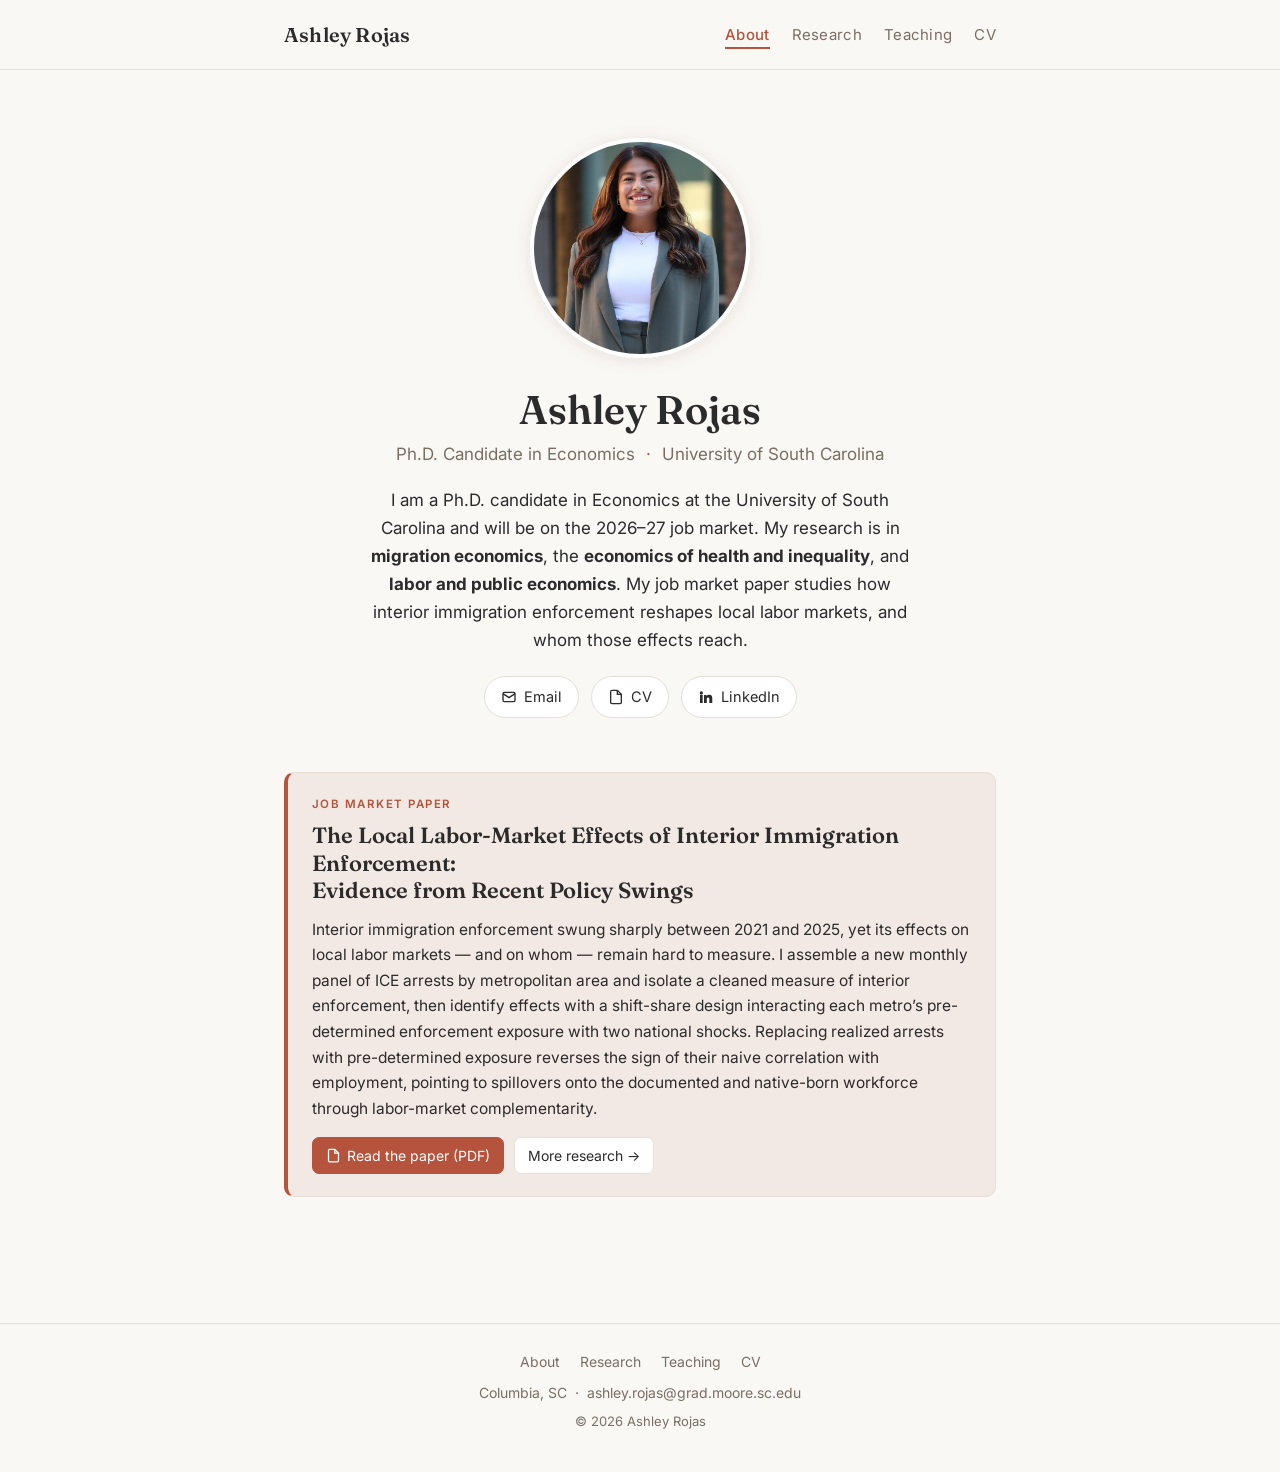
==== index.html @ f0d3d3c3 "Initial website" ====
<!DOCTYPE html>
<html lang="en">
<head>
  <meta charset="utf-8">
  <meta name="viewport" content="width=device-width, initial-scale=1">
  <title>Ashley Rojas — Economics</title>
  <meta name="description" content="Ashley Rojas is a Ph.D. candidate in Economics at the University of South Carolina studying labor economics, immigration, and enforcement.">
  <link rel="icon" href="assets/headshot.svg">
  <link rel="preconnect" href="https://fonts.googleapis.com">
  <link rel="preconnect" href="https://fonts.gstatic.com" crossorigin>
  <link href="https://fonts.googleapis.com/css2?family=Fraunces:opsz,wght@9..144,500;9..144,600&family=Inter:wght@400;500;600&display=swap" rel="stylesheet">
  <link rel="stylesheet" href="css/style.css">
</head>
<body>

  <header class="site-header">
    <nav class="nav">
      <a class="brand" href="index.html">Ashley Rojas</a>
      <ul>
        <li><a class="navlink active" href="index.html">About</a></li>
        <li><a class="navlink" href="research.html">Research</a></li>
        <li><a class="navlink" href="teaching.html">Teaching</a></li>
        <li><a class="navlink" href="cv.html">CV</a></li>
      </ul>
    </nav>
  </header>

  <main>
    <div class="wrap">

      <section class="hero">
        <img class="headshot" src="assets/headshot.jpg" onerror="this.onerror=null;this.src='assets/headshot.svg'" alt="Ashley Rojas">
        <h1>Ashley Rojas</h1>
        <p class="subtitle">Ph.D. Candidate in Economics <span class="sep">·</span> University of South Carolina</p>
        <p class="lede">
          I am a Ph.D. candidate in Economics at the University of South Carolina and will be on the
          2026&ndash;27 job market. My research is in <strong>migration economics</strong>, the
          <strong>economics of health and inequality</strong>, and <strong>labor and public economics</strong>.
          My job market paper studies how interior immigration enforcement reshapes local labor markets,
          and whom those effects reach.
        </p>

        <div class="links">
          <a href="mailto:ashley.rojas@grad.moore.sc.edu">
            <svg viewBox="0 0 24 24" fill="none" stroke="currentColor" stroke-width="2"><rect x="3" y="5" width="18" height="14" rx="2"/><path d="m3 7 9 6 9-6"/></svg>
            Email
          </a>
          <a href="assets/Rojas_CV.pdf">
            <svg viewBox="0 0 24 24" fill="none" stroke="currentColor" stroke-width="2"><path d="M14 2H6a2 2 0 0 0-2 2v16a2 2 0 0 0 2 2h12a2 2 0 0 0 2-2V8z"/><path d="M14 2v6h6"/></svg>
            CV
          </a>
          <a href="https://www.linkedin.com/in/ashley-rojas1234" target="_blank" rel="noopener">
            <svg viewBox="0 0 24 24" fill="currentColor"><path d="M4.98 3.5a2.5 2.5 0 1 1 0 5 2.5 2.5 0 0 1 0-5zM3 9h4v12H3zM9 9h3.8v1.7h.05c.53-.95 1.83-1.95 3.77-1.95 4.03 0 4.78 2.5 4.78 5.75V21H17v-5.3c0-1.26-.02-2.9-1.77-2.9-1.77 0-2.04 1.38-2.04 2.8V21H9z"/></svg>
            LinkedIn
          </a>
        </div>
      </section>

      <section class="jmp">
        <div class="eyebrow">Job Market Paper</div>
        <h3>The Local Labor-Market Effects of Interior Immigration Enforcement:<br>Evidence from Recent Policy Swings</h3>
        <p class="abstract">
          Interior immigration enforcement swung sharply between 2021 and 2025, yet its effects on local labor
          markets &mdash; and on whom &mdash; remain hard to measure. I assemble a new monthly panel of ICE arrests by
          metropolitan area and isolate a cleaned measure of interior enforcement, then identify effects with a
          shift-share design interacting each metro&rsquo;s pre-determined enforcement exposure with two national
          shocks. Replacing realized arrests with pre-determined exposure reverses the sign of their naive
          correlation with employment, pointing to spillovers onto the documented and native-born workforce
          through labor-market complementarity.
        </p>
        <div class="btn-row">
          <a class="btn primary" href="assets/Rojas_JMP.pdf">
            <svg viewBox="0 0 24 24" fill="none" stroke="currentColor" stroke-width="2"><path d="M14 2H6a2 2 0 0 0-2 2v16a2 2 0 0 0 2 2h12a2 2 0 0 0 2-2V8z"/><path d="M14 2v6h6"/></svg>
            Read the paper (PDF)
          </a>
          <a class="btn" href="research.html">More research →</a>
        </div>
      </section>

    </div>
  </main>

  <footer class="site-footer">
    <div class="wrap">
      <div class="fnav">
        <a href="index.html">About</a><a href="research.html">Research</a><a href="teaching.html">Teaching</a><a href="cv.html">CV</a>
      </div>
      <div>Columbia, SC &nbsp;·&nbsp; <a href="mailto:ashley.rojas@grad.moore.sc.edu">ashley.rojas@grad.moore.sc.edu</a></div>
      <div style="margin-top:6px; font-size:13px;">&copy; 2026 Ashley Rojas</div>
    </div>
  </footer>

</body>
</html>
---- css/style.css ----
/* ===========================================================
   Ashley Rojas — academic website
   Palette: Warm modern minimal
   =========================================================== */

:root {
  --bg:        #FAF8F5;   /* page background (warm off-white) */
  --surface:   #FFFFFF;   /* cards */
  --tint:      #F3E9E4;   /* accent-tinted panels */
  --ink:       #2B2B2B;   /* primary text (charcoal) */
  --muted:     #7A6E64;   /* secondary text */
  --accent:    #B5533C;   /* terracotta */
  --accent-dk: #93412E;   /* darker terracotta (hover) */
  --border:    #E7DED6;   /* hairline */
  --maxw:      760px;     /* content column width */
}

* { box-sizing: border-box; }

html { scroll-behavior: smooth; }

body {
  margin: 0;
  background: var(--bg);
  color: var(--ink);
  font-family: "Inter", -apple-system, BlinkMacSystemFont, "Helvetica Neue", Arial, sans-serif;
  font-size: 17px;
  line-height: 1.65;
  -webkit-font-smoothing: antialiased;
}

.wrap { max-width: var(--maxw); margin: 0 auto; padding: 0 24px; }

a { color: var(--accent); text-decoration: none; }
a:hover { color: var(--accent-dk); text-decoration: underline; }

/* ---------- Header / nav ---------- */
.site-header { border-bottom: 1px solid var(--border); background: var(--bg); }
.nav {
  max-width: var(--maxw);
  margin: 0 auto;
  padding: 18px 24px;
  display: flex;
  align-items: center;
  justify-content: space-between;
  flex-wrap: wrap;
  gap: 10px;
}
.nav .brand {
  font-family: "Fraunces", Georgia, "Times New Roman", serif;
  font-size: 20px;
  font-weight: 600;
  color: var(--ink);
  letter-spacing: .01em;
}
.nav .brand:hover { text-decoration: none; color: var(--accent); }
.nav ul { list-style: none; display: flex; gap: 22px; margin: 0; padding: 0; flex-wrap: wrap; }
.nav a.navlink {
  color: var(--muted);
  font-size: 15px;
  letter-spacing: .02em;
  padding-bottom: 3px;
  border-bottom: 2px solid transparent;
}
.nav a.navlink:hover { color: var(--ink); text-decoration: none; }
.nav a.navlink.active { color: var(--accent); border-bottom-color: var(--accent); font-weight: 500; }

/* ---------- Hero (home) ---------- */
.hero { text-align: center; padding: 48px 0 20px; }
.hero img.headshot {
  width: 220px;
  height: 220px;
  border-radius: 50%;
  object-fit: cover;
  border: 4px solid var(--surface);
  box-shadow: 0 2px 18px rgba(90, 60, 45, 0.12);
  margin-bottom: 22px;
}
.hero h1 {
  font-family: "Fraunces", Georgia, serif;
  font-weight: 600;
  font-size: 40px;
  line-height: 1.1;
  margin: 0 0 8px;
  color: var(--ink);
}
.hero .subtitle { color: var(--muted); font-size: 17px; margin: 0 0 18px; }
.hero .subtitle .sep { color: var(--accent); padding: 0 6px; }
.hero .lede { max-width: 560px; margin: 0 auto 22px; font-size: 17px; }

/* ---------- Contact link row ---------- */
.links { display: flex; justify-content: center; flex-wrap: wrap; gap: 12px; margin: 20px 0 8px; }
.links a {
  display: inline-flex; align-items: center; gap: 7px;
  background: var(--surface);
  border: 1px solid var(--border);
  border-radius: 999px;
  padding: 8px 16px;
  color: var(--ink);
  font-size: 14.5px;
  transition: all .15s ease;
}
.links a:hover { border-color: var(--accent); color: var(--accent); text-decoration: none; box-shadow: 0 1px 6px rgba(181,83,60,.12); }
.links svg { width: 16px; height: 16px; }

/* ---------- Sections ---------- */
main { padding: 20px 0 60px; }
.page-title {
  font-family: "Fraunces", Georgia, serif;
  font-size: 32px;
  font-weight: 600;
  margin: 34px 0 6px;
}
.section-h {
  font-family: "Fraunces", Georgia, serif;
  font-size: 21px;
  font-weight: 600;
  color: var(--ink);
  margin: 40px 0 14px;
  padding-bottom: 8px;
  border-bottom: 1px solid var(--border);
}
.section-h:first-of-type { margin-top: 20px; }

/* ---------- Featured JMP card ---------- */
.jmp {
  background: var(--tint);
  border: 1px solid var(--border);
  border-left: 4px solid var(--accent);
  border-radius: 10px;
  padding: 22px 24px;
  margin: 26px 0;
  text-align: left;
}
.jmp .eyebrow {
  text-transform: uppercase;
  letter-spacing: .13em;
  font-size: 11.5px;
  font-weight: 600;
  color: var(--accent);
  margin-bottom: 8px;
}
.jmp h3 {
  font-family: "Fraunces", Georgia, serif;
  font-size: 22px;
  font-weight: 600;
  line-height: 1.25;
  margin: 0 0 12px;
  color: var(--ink);
}
.jmp p.abstract { font-size: 15.5px; color: var(--ink); margin: 0 0 16px; }

/* ---------- Paper entries ---------- */
.paper { margin: 0 0 26px; }
.paper h3 {
  font-size: 18px;
  font-weight: 600;
  margin: 0 0 4px;
  color: var(--ink);
  line-height: 1.3;
}
.paper .authors { color: var(--muted); font-size: 15px; margin: 0 0 6px; }
.paper .meta { color: var(--muted); font-style: italic; font-size: 14.5px; margin: 0 0 8px; }
.paper p.abstract { font-size: 15.5px; margin: 8px 0 10px; }

/* Abstract toggle */
details.abs { margin: 6px 0 10px; }
details.abs > summary {
  cursor: pointer; color: var(--accent); font-size: 14.5px; font-weight: 500;
  list-style: none; display: inline-block;
}
details.abs > summary::-webkit-details-marker { display: none; }
details.abs > summary::before { content: "▸ "; }
details.abs[open] > summary::before { content: "▾ "; }
details.abs p { font-size: 15px; color: var(--ink); margin: 10px 0 0; }

/* Pill buttons for links */
.btn-row { display: flex; flex-wrap: wrap; gap: 10px; margin-top: 10px; }
.btn {
  display: inline-flex; align-items: center; gap: 6px;
  background: var(--surface);
  border: 1px solid var(--border);
  border-radius: 7px;
  padding: 6px 13px;
  font-size: 14px;
  color: var(--ink);
}
.btn:hover { border-color: var(--accent); color: var(--accent); text-decoration: none; }
.btn.primary { background: var(--accent); color: #fff; border-color: var(--accent); }
.btn.primary:hover { background: var(--accent-dk); color: #fff; }
.btn svg { width: 15px; height: 15px; }

/* ---------- Teaching ---------- */
.course { padding: 14px 0; border-bottom: 1px solid var(--border); }
.course:last-child { border-bottom: none; }
.course .cnum { font-weight: 600; color: var(--ink); }
.course .cterm { color: var(--muted); font-size: 14.5px; }
.course .cdesc { color: var(--ink); font-size: 15.5px; margin-top: 3px; }
.role-tag {
  display: inline-block; background: var(--tint); color: var(--accent-dk);
  font-size: 12px; font-weight: 600; letter-spacing: .04em;
  padding: 2px 10px; border-radius: 999px; margin-bottom: 6px;
}

/* ---------- CV embed ---------- */
.cv-frame {
  width: 100%; height: 900px; border: 1px solid var(--border);
  border-radius: 10px; background: var(--surface); margin-top: 18px;
}
.callout { background: var(--tint); border: 1px solid var(--border); border-radius: 8px; padding: 14px 18px; font-size: 15px; color: var(--muted); }

/* ---------- Footer ---------- */
.site-footer {
  border-top: 1px solid var(--border);
  margin-top: 40px;
  padding: 26px 0 40px;
  text-align: center;
  color: var(--muted);
  font-size: 14px;
}
.site-footer a { color: var(--muted); }
.site-footer a:hover { color: var(--accent); }
.site-footer .fnav { margin-bottom: 8px; }
.site-footer .fnav a { margin: 0 10px; }

/* ---------- Responsive ---------- */
@media (max-width: 560px) {
  .hero h1 { font-size: 32px; }
  .hero img.headshot { width: 170px; height: 170px; }
  .nav { justify-content: center; }
  .nav .brand { width: 100%; text-align: center; }
  .nav ul { justify-content: center; }
  body { font-size: 16px; }
}
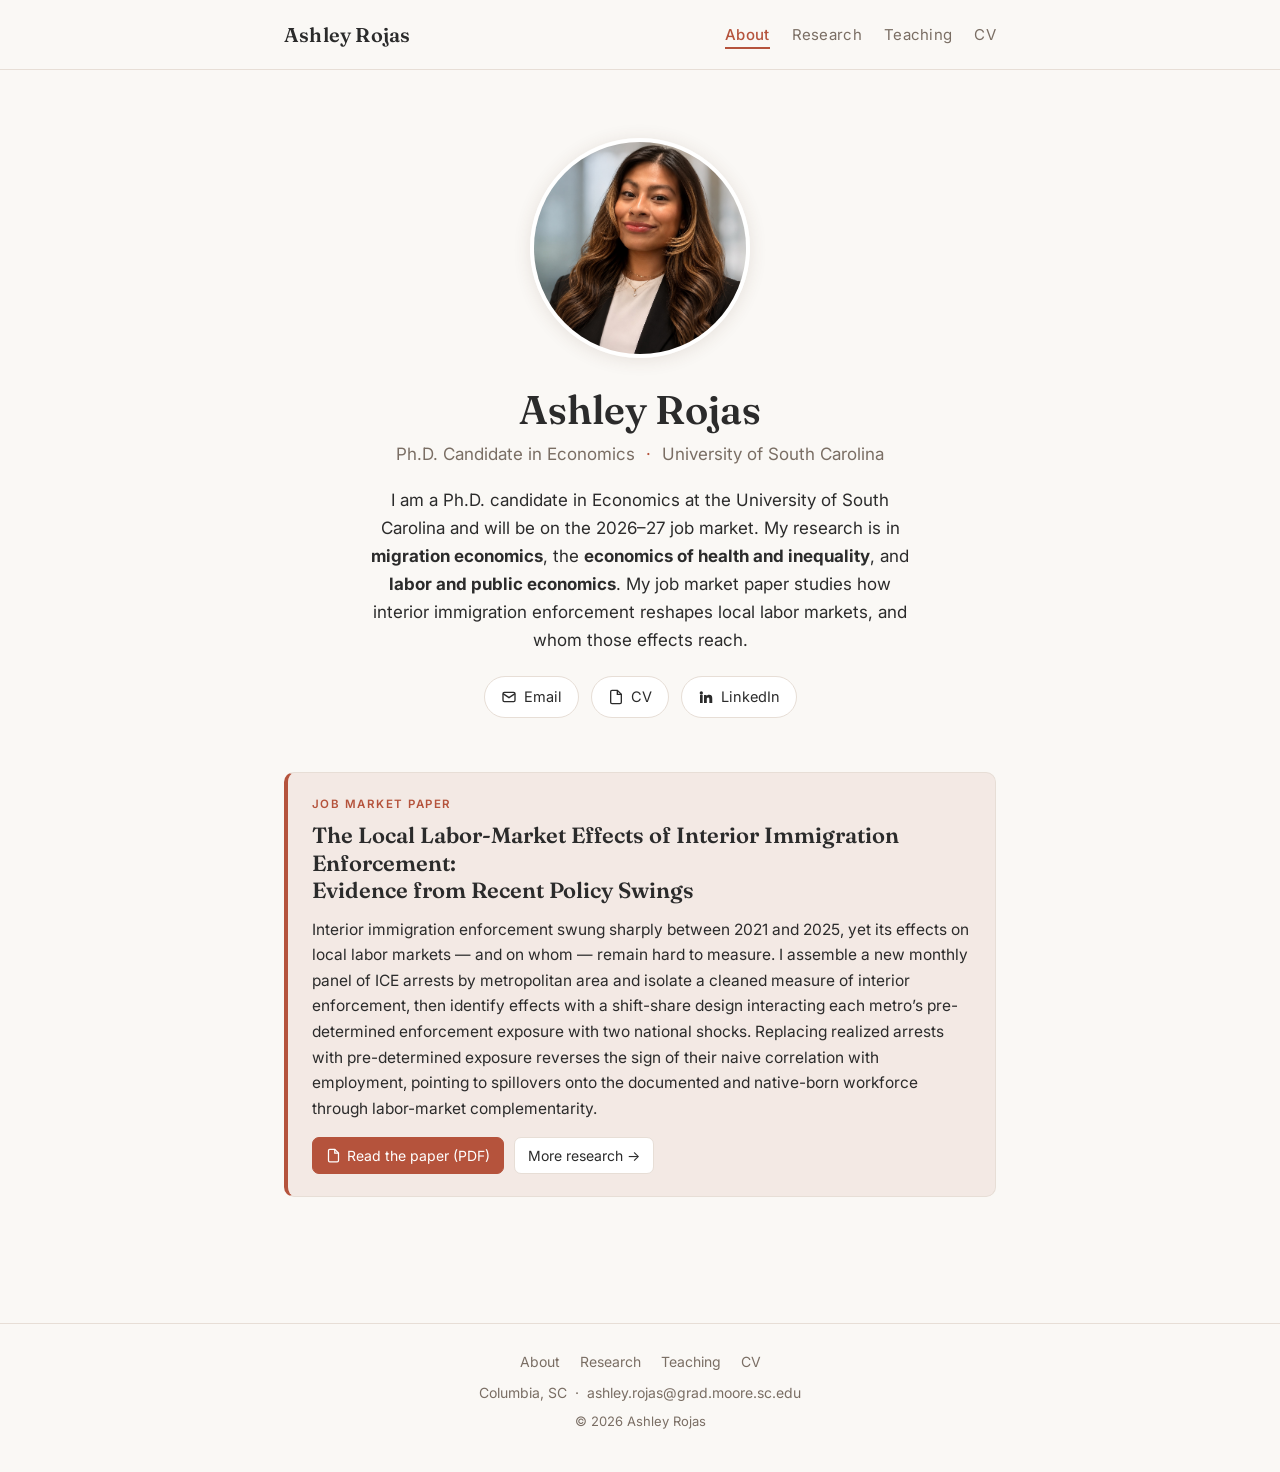
==== commit ccd18c19: "Switch homepage photo to headshot2.jpeg" ====
--- a/index.html
+++ b/index.html
@@ -29,7 +29,7 @@
     <div class="wrap">
 
       <section class="hero">
-        <img class="headshot" src="assets/headshot.jpg" onerror="this.onerror=null;this.src='assets/headshot.svg'" alt="Ashley Rojas">
+        <img class="headshot" src="assets/headshot2.jpeg" onerror="this.onerror=null;this.src='assets/headshot.svg'" alt="Ashley Rojas">
         <h1>Ashley Rojas</h1>
         <p class="subtitle">Ph.D. Candidate in Economics <span class="sep">·</span> University of South Carolina</p>
         <p class="lede">
